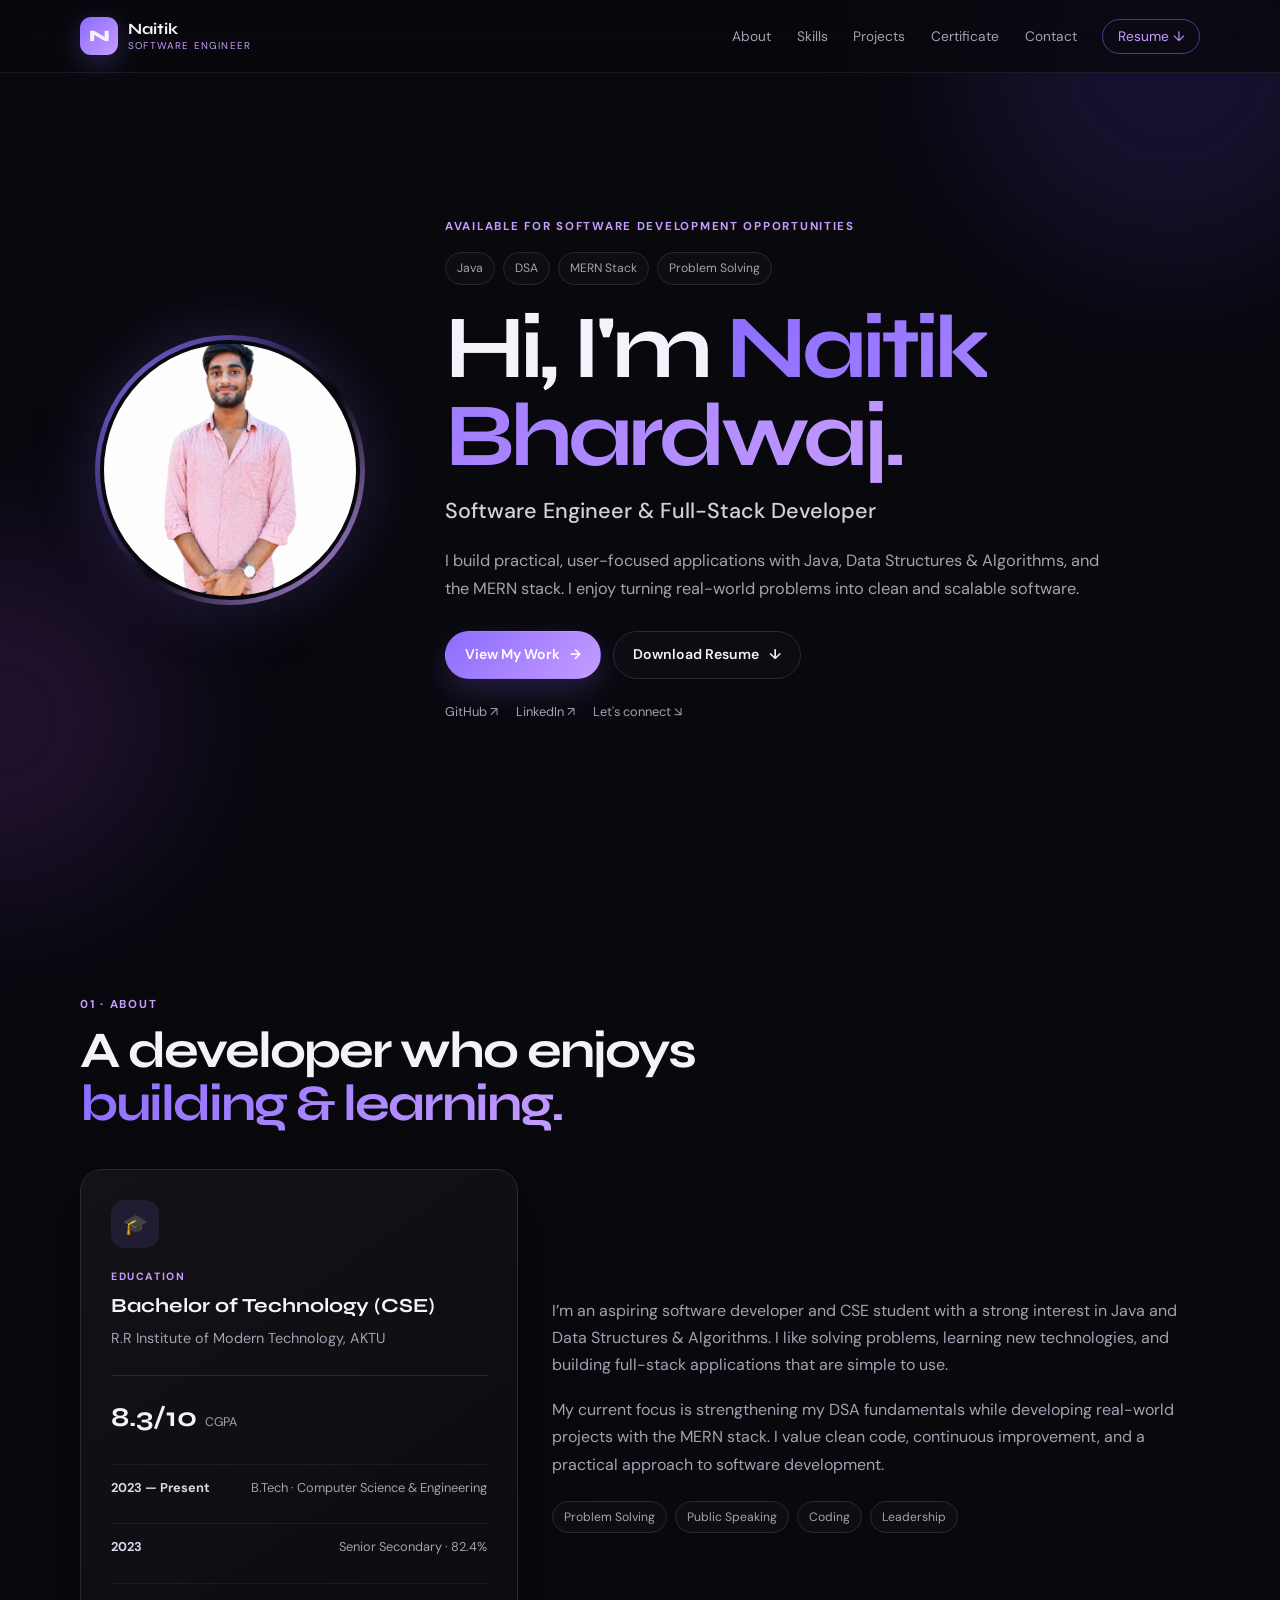
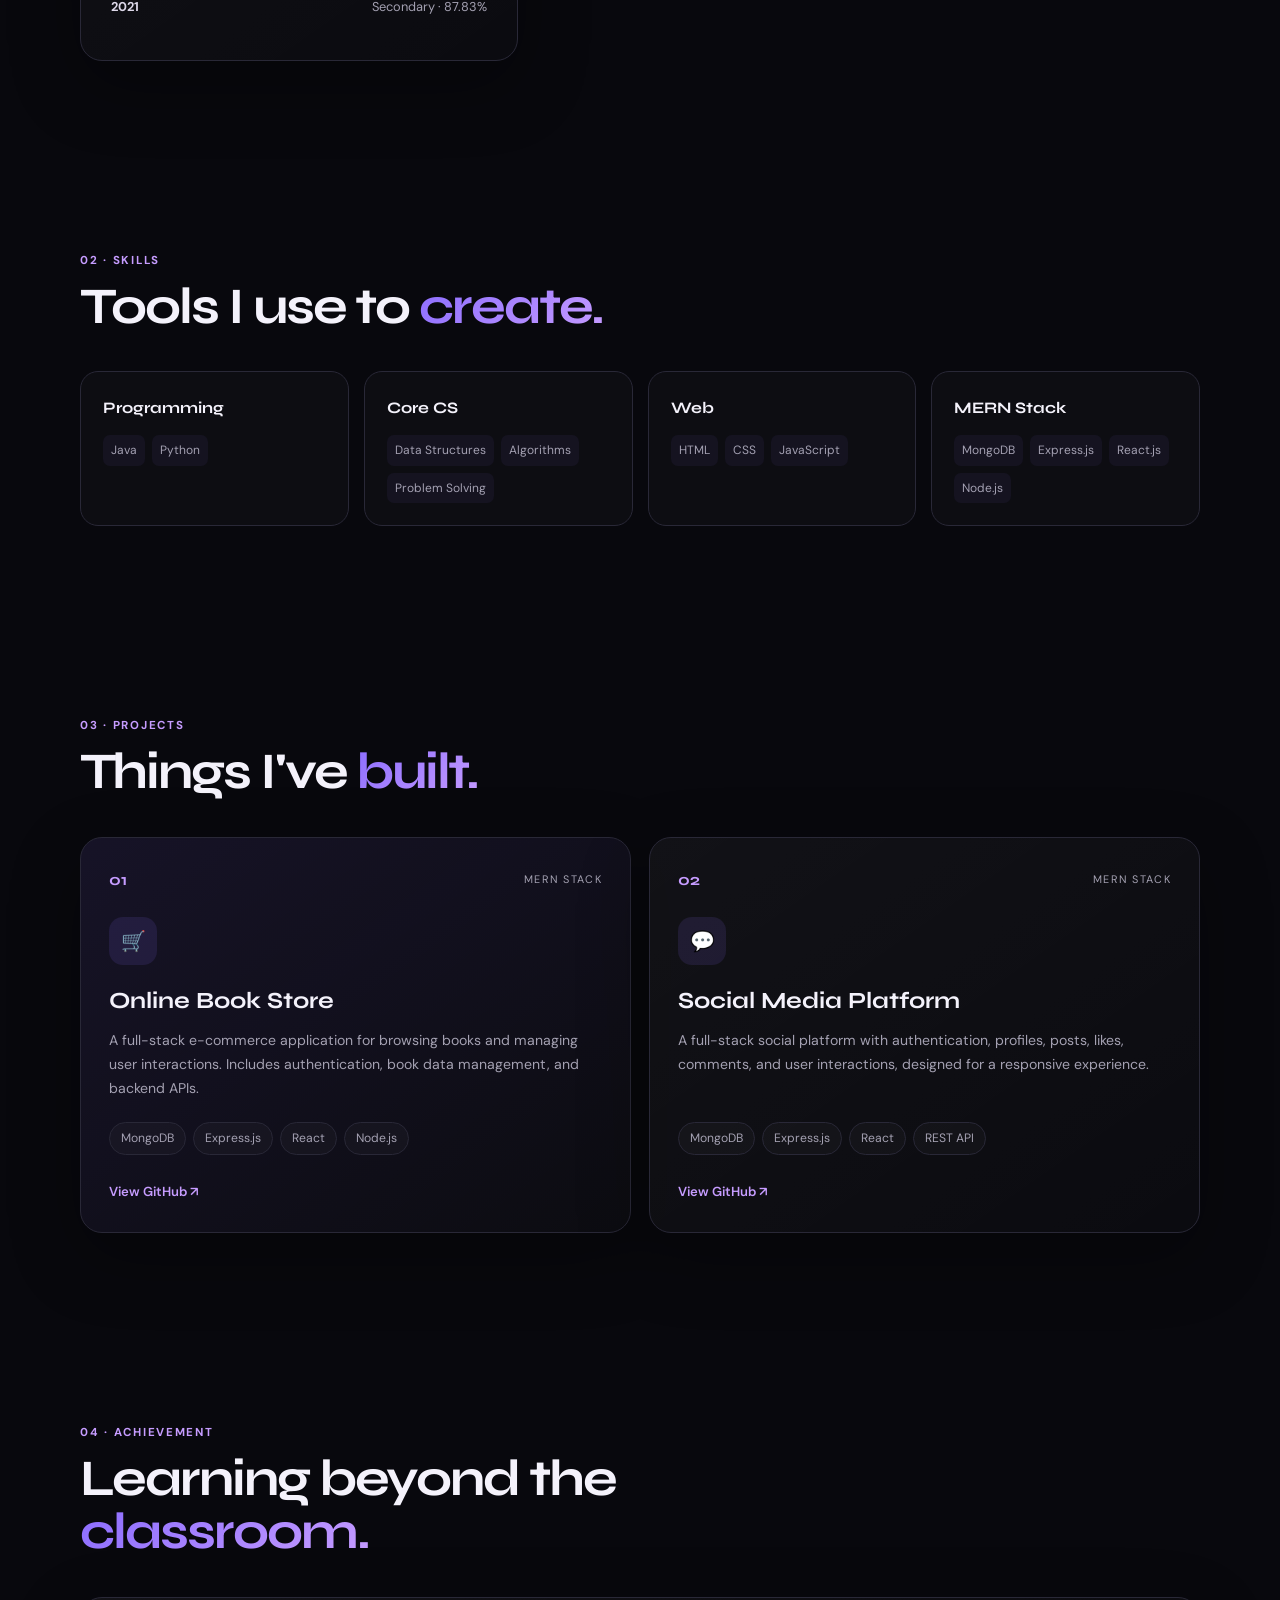
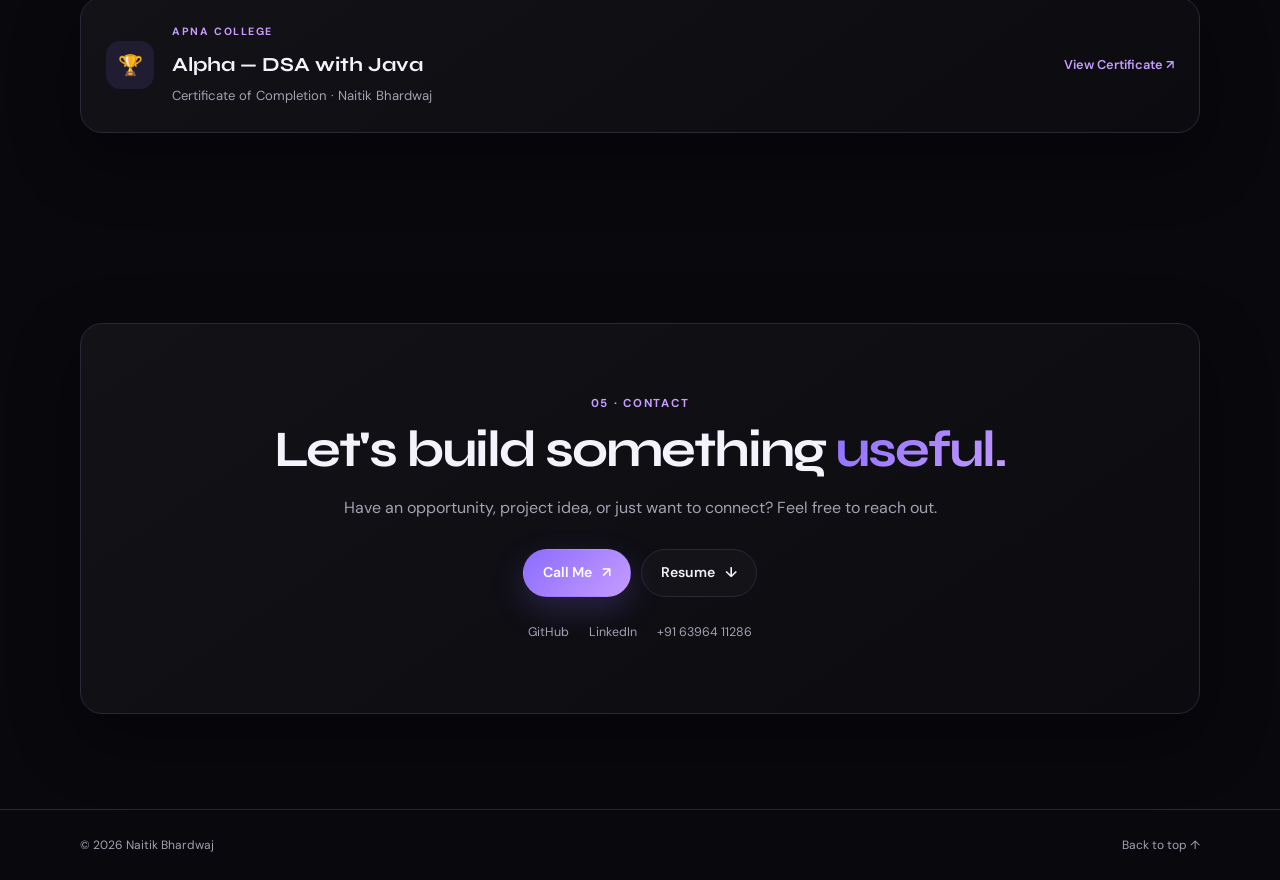
==== Portfolio/index.html @ d6bd606b "My portfolio" ====
<!DOCTYPE html>
<html lang="en">
<head>
  <meta charset="UTF-8">
  <meta name="viewport" content="width=device-width, initial-scale=1.0">
  <meta name="description" content="Naitik Bhardwaj — Software Engineer portfolio featuring MERN projects, Java, DSA and web development."
  >
  <meta name="theme-color" content="#0b0b12">
  <title>Naitik Bhardwaj | Software Engineer</title>
  <link rel="icon" type="image/png" href="my.png">
  <link rel="preconnect" href="https://fonts.googleapis.com">
  <link rel="preconnect" href="https://fonts.gstatic.com" crossorigin>
  <link href="https://fonts.googleapis.com/css2?family=DM+Sans:wght@400;500;600;700&family=Syne:wght@600;700;800&display=swap" rel="stylesheet">
  <link rel="stylesheet" href="style.css">
</head>
<body>
  <div class="bg-orb orb-one"></div>
  <div class="bg-orb orb-two"></div>

  <header class="site-header" id="top">
    <nav class="nav container" aria-label="Primary navigation">
      <a class="brand" href="#home" aria-label="Naitik Bhardwaj home">
        <span class="brand-mark">N</span>
        <span class="brand-copy"><strong>Naitik</strong><small>Software Engineer</small></span>
      </a>

      <button class="menu-toggle" id="menuToggle" type="button" aria-label="Open menu" aria-expanded="false">
        <span></span><span></span><span></span>
      </button>

      <ul class="nav-links" id="navLinks">
        <li><a href="#about">About</a></li>
        <li><a href="#skills">Skills</a></li>
        <li><a href="#projects">Projects</a></li>
        <li><a href="#certificates">Certificate</a></li>
        <li><a href="#contact">Contact</a></li>
        <li><a class="nav-resume" href="resumenew.pdf" download="Naitik_Bhardwaj_Resume.pdf">Resume ↓</a></li>
      </ul>
    </nav>
  </header>

  <main>
    <section class="hero container" id="home">
      <div class="hero-photo reveal">
        <div class="photo-ring"><img src="my.png" alt="Naitik Bhardwaj" loading="eager"></div>
      </div>
      <div class="hero-content reveal">
        <p class="eyebrow">Available for software development opportunities</p>
        <div class="hero-tags" aria-label="Areas of interest">
          <span>Java</span><span>DSA</span><span>MERN Stack</span><span>Problem Solving</span>
        </div>
        <h1>Hi, I'm <span>Naitik Bhardwaj.</span></h1>
        <h2>Software Engineer &amp; Full-Stack Developer</h2>
        <p class="hero-description">I build practical, user-focused applications with Java, Data Structures &amp; Algorithms, and the MERN stack. I enjoy turning real-world problems into clean and scalable software.</p>
        <div class="hero-actions">
          <a class="btn primary" href="#projects">View My Work <span>→</span></a>
          <a class="btn secondary" href="resumenew.pdf" download="Naitik_Bhardwaj_Resume.pdf">Download Resume <span>↓</span></a>
        </div>
        <div class="quick-links">
          <a href="https://github.com/Naitik-bhardwaj" target="_blank" rel="noopener noreferrer">GitHub ↗</a>
          <a href="https://www.linkedin.com/in/naitik-bhardwaj1/" target="_blank" rel="noopener noreferrer">LinkedIn ↗</a>
          <a href="#contact">Let's connect ↘</a>
        </div>
      </div>
    </section>

    <section class="section container" id="about">
      <div class="section-heading reveal"><p class="section-label">01 · About</p><h2>A developer who enjoys <span>building &amp; learning.</span></h2></div>
      <div class="about-grid">
        <article class="info-card education reveal">
          <span class="card-icon">🎓</span>
          <p class="mini-label">Education</p>
          <h3>Bachelor of Technology (CSE)</h3>
          <p>R.R Institute of Modern Technology, AKTU</p>
          <div class="stat-row"><strong>8.3/10</strong><span>CGPA</span></div>
          <div class="education-list">
            <div><strong>2023 — Present</strong><span>B.Tech · Computer Science &amp; Engineering</span></div>
            <div><strong>2023</strong><span>Senior Secondary · 82.4%</span></div>
            <div><strong>2021</strong><span>Secondary · 87.83%</span></div>
          </div>
        </article>
        <article class="about-copy reveal">
          <p>I’m an aspiring software developer and CSE student with a strong interest in Java and Data Structures &amp; Algorithms. I like solving problems, learning new technologies, and building full-stack applications that are simple to use.</p>
          <p>My current focus is strengthening my DSA fundamentals while developing real-world projects with the MERN stack. I value clean code, continuous improvement, and a practical approach to software development.</p>
          <div class="interest-list"><span>Problem Solving</span><span>Public Speaking</span><span>Coding</span><span>Leadership</span></div>
        </article>
      </div>
    </section>

    <section class="section container" id="skills">
      <div class="section-heading reveal"><p class="section-label">02 · Skills</p><h2>Tools I use to <span>create.</span></h2></div>
      <div class="skills-grid reveal">
        <div class="skill-group"><h3>Programming</h3><div><span>Java</span><span>Python</span></div></div>
        <div class="skill-group"><h3>Core CS</h3><div><span>Data Structures</span><span>Algorithms</span><span>Problem Solving</span></div></div>
        <div class="skill-group"><h3>Web</h3><div><span>HTML</span><span>CSS</span><span>JavaScript</span></div></div>
        <div class="skill-group"><h3>MERN Stack</h3><div><span>MongoDB</span><span>Express.js</span><span>React.js</span><span>Node.js</span></div></div>
      </div>
    </section>

    <section class="section container" id="projects">
      <div class="section-heading reveal"><p class="section-label">03 · Projects</p><h2>Things I've <span>built.</span></h2></div>
      <div class="project-grid">
        <article class="project-card featured reveal">
          <div class="project-top"><span class="project-number">01</span><span class="project-type">MERN Stack</span></div>
          <div class="project-icon">🛒</div>
          <h3>Online Book Store</h3>
          <p>A full-stack e-commerce application for browsing books and managing user interactions. Includes authentication, book data management, and backend APIs.</p>
          <div class="tech-list"><span>MongoDB</span><span>Express.js</span><span>React</span><span>Node.js</span></div>
          <a class="project-link" href="https://github.com/Naitik-bhardwaj" target="_blank" rel="noopener noreferrer">View GitHub <span>↗</span></a>
        </article>
        <article class="project-card reveal">
          <div class="project-top"><span class="project-number">02</span><span class="project-type">MERN Stack</span></div>
          <div class="project-icon">💬</div>
          <h3>Social Media Platform</h3>
          <p>A full-stack social platform with authentication, profiles, posts, likes, comments, and user interactions, designed for a responsive experience.</p>
          <div class="tech-list"><span>MongoDB</span><span>Express.js</span><span>React</span><span>REST API</span></div>
          <a class="project-link" href="https://github.com/Naitik-bhardwaj" target="_blank" rel="noopener noreferrer">View GitHub <span>↗</span></a>
        </article>
      </div>
    </section>

    <section class="section container" id="certificates">
      <div class="section-heading reveal"><p class="section-label">04 · Achievement</p><h2>Learning beyond the <span>classroom.</span></h2></div>
      <a class="certificate-card reveal" href="Certificates/certificate-sigma-50-672b17223c33c36b830d9022.pdf" target="_blank" rel="noopener noreferrer">
        <div class="certificate-icon">🏆</div>
        <div><p class="mini-label">Apna College</p><h3>Alpha — DSA with Java</h3><p>Certificate of Completion · Naitik Bhardwaj</p></div>
        <span class="certificate-arrow">View Certificate ↗</span>
      </a>
    </section>

    <section class="section container" id="contact">
      <div class="contact-card reveal">
        <p class="section-label">05 · Contact</p>
        <h2>Let's build something <span>useful.</span></h2>
        <p>Have an opportunity, project idea, or just want to connect? Feel free to reach out.</p>
        <div class="contact-actions">
          <a class="btn primary" href="tel:+916396411286">Call Me <span>↗</span></a>
          <a class="btn secondary" href="resumenew.pdf" download="Naitik_Bhardwaj_Resume.pdf">Resume <span>↓</span></a>
        </div>
        <div class="social-links">
          <a href="https://github.com/Naitik-bhardwaj" target="_blank" rel="noopener noreferrer">GitHub</a>
          <a href="https://www.linkedin.com/in/naitik-bhardwaj1/" target="_blank" rel="noopener noreferrer">LinkedIn</a>
          <a href="tel:+916396411286">+91 63964 11286</a>
        </div>
      </div>
    </section>
  </main>

  <footer><div class="container footer-inner"><span>© <span id="year"></span> Naitik Bhardwaj</span><a href="#top">Back to top ↑</a></div></footer>

  <script>
    const menuToggle = document.getElementById('menuToggle');
    const navLinks = document.getElementById('navLinks');
    menuToggle.addEventListener('click', () => {
      const open = navLinks.classList.toggle('open');
      menuToggle.setAttribute('aria-expanded', open);
      menuToggle.setAttribute('aria-label', open ? 'Close menu' : 'Open menu');
    });
    navLinks.querySelectorAll('a').forEach(link => link.addEventListener('click', () => {
      navLinks.classList.remove('open');
      menuToggle.setAttribute('aria-expanded', 'false');
      menuToggle.setAttribute('aria-label', 'Open menu');
    }));

    const observer = new IntersectionObserver(entries => {
      entries.forEach(entry => { if (entry.isIntersecting) entry.target.classList.add('visible'); });
    }, { threshold: 0.12 });
    document.querySelectorAll('.reveal').forEach(el => observer.observe(el));
    document.getElementById('year').textContent = new Date().getFullYear();
  </script>
</body>
</html>
---- Portfolio/style.css ----
:root{--bg:#08080d;--surface:#101018;--card:#15151f;--text:#f4f2fb;--muted:#a4a1b2;--border:#292837;--accent:#8b6cff;--accent2:#c69cff;--max:1120px;--shadow:0 24px 70px rgba(0,0,0,.32)}
*{box-sizing:border-box;margin:0;padding:0}html{scroll-behavior:smooth;scroll-padding-top:90px}body{font-family:'DM Sans',sans-serif;background:var(--bg);color:var(--text);line-height:1.7;overflow-x:hidden}a{color:inherit;text-decoration:none}.container{width:min(var(--max),calc(100% - 40px));margin-inline:auto}.bg-orb{position:fixed;border-radius:50%;filter:blur(80px);pointer-events:none;opacity:.14;z-index:-1}.orb-one{width:420px;height:420px;background:#744bff;top:-150px;right:-100px}.orb-two{width:360px;height:360px;background:#b04dff;bottom:0;left:-180px}
.site-header{position:fixed;top:0;left:0;right:0;z-index:50;background:rgba(8,8,13,.76);border-bottom:1px solid rgba(255,255,255,.07);backdrop-filter:blur(18px)}.nav{min-height:72px;display:flex;align-items:center;justify-content:space-between}.brand{display:flex;align-items:center;gap:10px}.brand-mark{width:38px;height:38px;border-radius:11px;display:grid;place-items:center;background:linear-gradient(135deg,var(--accent),var(--accent2));font-family:Syne,sans-serif;font-weight:800;box-shadow:0 8px 28px rgba(139,108,255,.28)}.brand-copy{display:flex;flex-direction:column;line-height:1.05}.brand-copy strong{font-family:Syne,sans-serif;font-size:.98rem}.brand-copy small{color:var(--accent2);font-size:.62rem;text-transform:uppercase;letter-spacing:.12em;margin-top:4px}.nav-links{list-style:none;display:flex;align-items:center;gap:1.6rem}.nav-links a{color:var(--muted);font-size:.86rem;transition:.2s}.nav-links a:hover{color:var(--text)}.nav-resume{border:1px solid rgba(139,108,255,.5);color:var(--accent2)!important;border-radius:999px;padding:.45rem .9rem}.menu-toggle{display:none;background:none;border:0;cursor:pointer}.menu-toggle span{display:block;width:24px;height:2px;background:var(--text);margin:5px;border-radius:2px}
.hero{min-height:100vh;padding:120px 0 80px;display:grid;grid-template-columns:300px 1fr;gap:65px;align-items:center}.hero-photo{display:flex;justify-content:center}.photo-ring{width:270px;height:270px;border-radius:50%;padding:5px;background:linear-gradient(135deg,var(--accent),transparent 55%,var(--accent2));box-shadow:0 0 70px rgba(139,108,255,.2)}.photo-ring img{width:100%;height:100%;border-radius:50%;object-fit:cover;object-position:center;border:4px solid var(--bg);display:block}.hero-content{max-width:760px}.eyebrow,.section-label,.mini-label{color:var(--accent2);text-transform:uppercase;letter-spacing:.15em;font-size:.72rem;font-weight:700}.eyebrow{margin-bottom:16px}.hero-tags{display:flex;flex-wrap:wrap;gap:8px;margin-bottom:20px}.hero-tags span,.interest-list span,.tech-list span{border:1px solid var(--border);background:rgba(255,255,255,.025);border-radius:999px;padding:5px 11px;color:var(--muted);font-size:.76rem}.hero h1{font-family:Syne,sans-serif;font-size:clamp(3rem,7vw,5.8rem);line-height:.98;letter-spacing:-.055em;margin-bottom:12px}.hero h1 span,.section-heading h2 span,.contact-card h2 span{background:linear-gradient(135deg,var(--accent),var(--accent2));-webkit-background-clip:text;background-clip:text;color:transparent}.hero h2{font-size:clamp(1.05rem,2vw,1.35rem);font-weight:500;color:#d4d0df;margin-bottom:18px}.hero-description{max-width:680px;color:var(--muted);font-size:1.02rem}.hero-actions{display:flex;gap:12px;flex-wrap:wrap;margin-top:28px}.btn{display:inline-flex;align-items:center;justify-content:center;gap:10px;padding:11px 19px;border-radius:999px;font-size:.88rem;font-weight:600;transition:.25s;border:1px solid transparent}.btn:hover{transform:translateY(-2px)}.btn.primary{background:linear-gradient(135deg,var(--accent),var(--accent2));color:#fff;box-shadow:0 12px 32px rgba(139,108,255,.22)}.btn.secondary{background:rgba(255,255,255,.02);border-color:var(--border);color:var(--text)}.btn.secondary:hover{border-color:var(--accent);background:rgba(139,108,255,.08)}.quick-links{display:flex;gap:18px;margin-top:22px}.quick-links a{font-size:.8rem;color:var(--muted);border-bottom:1px solid transparent}.quick-links a:hover{color:var(--accent2);border-color:var(--accent2)}
.section{padding:95px 0}.section-heading{max-width:760px;margin-bottom:38px}.section-label{margin-bottom:9px}.section-heading h2,.contact-card h2{font-family:Syne,sans-serif;font-size:clamp(2rem,4vw,3.3rem);line-height:1.05;letter-spacing:-.04em}.about-grid{display:grid;grid-template-columns:.8fr 1.2fr;gap:24px}.info-card,.project-card,.certificate-card,.contact-card{background:linear-gradient(145deg,rgba(255,255,255,.045),rgba(255,255,255,.015));border:1px solid var(--border);border-radius:22px;box-shadow:var(--shadow)}.info-card{padding:30px}.card-icon,.project-icon,.certificate-icon{display:grid;place-items:center;width:48px;height:48px;border-radius:14px;background:rgba(139,108,255,.12);font-size:1.25rem;margin-bottom:20px}.mini-label{font-size:.66rem;margin-bottom:7px}.info-card h3{font-family:Syne,sans-serif;font-size:1.25rem;line-height:1.25;margin-bottom:8px}.info-card>p:not(.mini-label){color:var(--muted);font-size:.9rem}.stat-row{display:flex;align-items:baseline;gap:8px;margin:24px 0;padding-top:18px;border-top:1px solid var(--border)}.stat-row strong{font-family:Syne;font-size:1.7rem}.stat-row span{color:var(--muted);font-size:.78rem}.education-list{display:grid;gap:13px}.education-list div{display:flex;justify-content:space-between;gap:15px;padding:12px 0;border-top:1px solid rgba(255,255,255,.06);font-size:.8rem}.education-list strong{color:#ddd8e9}.education-list span{color:var(--muted);text-align:right}.about-copy{display:flex;flex-direction:column;justify-content:center;padding:15px 10px}.about-copy p{color:var(--muted);font-size:1rem;margin-bottom:18px;max-width:680px}.interest-list{display:flex;flex-wrap:wrap;gap:8px;margin-top:5px}.skills-grid{display:grid;grid-template-columns:repeat(4,1fr);gap:15px}.skill-group{padding:22px;border:1px solid var(--border);border-radius:18px;background:rgba(255,255,255,.025)}.skill-group h3{font-family:Syne,sans-serif;font-size:1rem;margin-bottom:14px}.skill-group div{display:flex;flex-wrap:wrap;gap:7px}.skill-group span{font-size:.75rem;color:var(--muted);padding:5px 8px;background:rgba(139,108,255,.06);border-radius:7px}
.project-grid{display:grid;grid-template-columns:repeat(2,1fr);gap:18px}.project-card{padding:28px;position:relative;overflow:hidden;transition:.25s}.project-card:hover,.certificate-card:hover{transform:translateY(-5px);border-color:rgba(139,108,255,.45)}.project-card.featured{background:linear-gradient(145deg,rgba(139,108,255,.11),rgba(255,255,255,.02))}.project-top{display:flex;justify-content:space-between;align-items:center;margin-bottom:24px}.project-number{font-family:Syne,sans-serif;color:var(--accent2);font-weight:700}.project-type{font-size:.68rem;text-transform:uppercase;letter-spacing:.12em;color:var(--muted)}.project-icon{margin-bottom:16px}.project-card h3{font-family:Syne,sans-serif;font-size:1.45rem;margin-bottom:9px}.project-card p{color:var(--muted);font-size:.88rem;min-height:75px}.tech-list{display:flex;flex-wrap:wrap;gap:7px;margin:18px 0 22px}.project-link{color:var(--accent2);font-size:.82rem;font-weight:600}.project-link span{transition:.2s}.project-link:hover span{padding-left:4px}.certificate-card{display:grid;grid-template-columns:auto 1fr auto;gap:18px;align-items:center;padding:25px;transition:.25s}.certificate-icon{margin:0}.certificate-card h3{font-family:Syne,sans-serif;font-size:1.25rem;margin-bottom:3px}.certificate-card p:last-child{color:var(--muted);font-size:.82rem}.certificate-arrow{color:var(--accent2);font-size:.8rem;font-weight:600;white-space:nowrap}.contact-card{text-align:center;padding:70px 30px}.contact-card>p:not(.section-label){color:var(--muted);max-width:600px;margin:17px auto 0}.contact-actions{display:flex;justify-content:center;gap:10px;flex-wrap:wrap;margin-top:28px}.social-links{display:flex;justify-content:center;flex-wrap:wrap;gap:20px;margin-top:25px}.social-links a{font-size:.78rem;color:var(--muted)}.social-links a:hover{color:var(--accent2)}footer{border-top:1px solid var(--border);padding:25px 0;color:var(--muted);font-size:.75rem}.footer-inner{display:flex;justify-content:space-between;gap:15px}.footer-inner a:hover{color:var(--text)}.reveal{opacity:0;transform:translateY(22px);transition:opacity .65s ease,transform .65s ease}.reveal.visible{opacity:1;transform:none}
@media(max-width:900px){.hero{grid-template-columns:1fr;text-align:center;gap:35px}.hero-photo{order:-1}.photo-ring{width:220px;height:220px}.hero-content{margin:auto}.hero-tags,.hero-actions,.quick-links{justify-content:center}.skills-grid{grid-template-columns:repeat(2,1fr)}.about-grid{grid-template-columns:1fr}.about-copy{padding:10px 2px}.project-grid{grid-template-columns:1fr}}
@media(max-width:700px){.container{width:min(var(--max),calc(100% - 28px))}.nav{min-height:64px}.menu-toggle{display:block}.nav-links{position:absolute;top:64px;left:14px;right:14px;display:none;flex-direction:column;align-items:stretch;gap:3px;padding:12px;background:rgba(15,15,23,.97);border:1px solid var(--border);border-radius:16px;box-shadow:var(--shadow)}.nav-links.open{display:flex}.nav-links a{display:block;padding:10px 12px}.nav-resume{text-align:center}.hero{padding-top:105px}.hero h1{font-size:clamp(2.7rem,14vw,4.2rem)}.hero-description{font-size:.92rem}.section{padding:72px 0}.section-heading{margin-bottom:28px}.skills-grid{grid-template-columns:1fr}.certificate-card{grid-template-columns:auto 1fr}.certificate-arrow{grid-column:2}.contact-card{padding:50px 20px}.footer-inner{flex-direction:column;text-align:center}.education-list div{flex-direction:column;gap:2px}.education-list span{text-align:left}}
@media(prefers-reduced-motion:reduce){html{scroll-behavior:auto}.reveal{opacity:1;transform:none;transition:none}.btn,.project-card,.certificate-card{transition:none}}
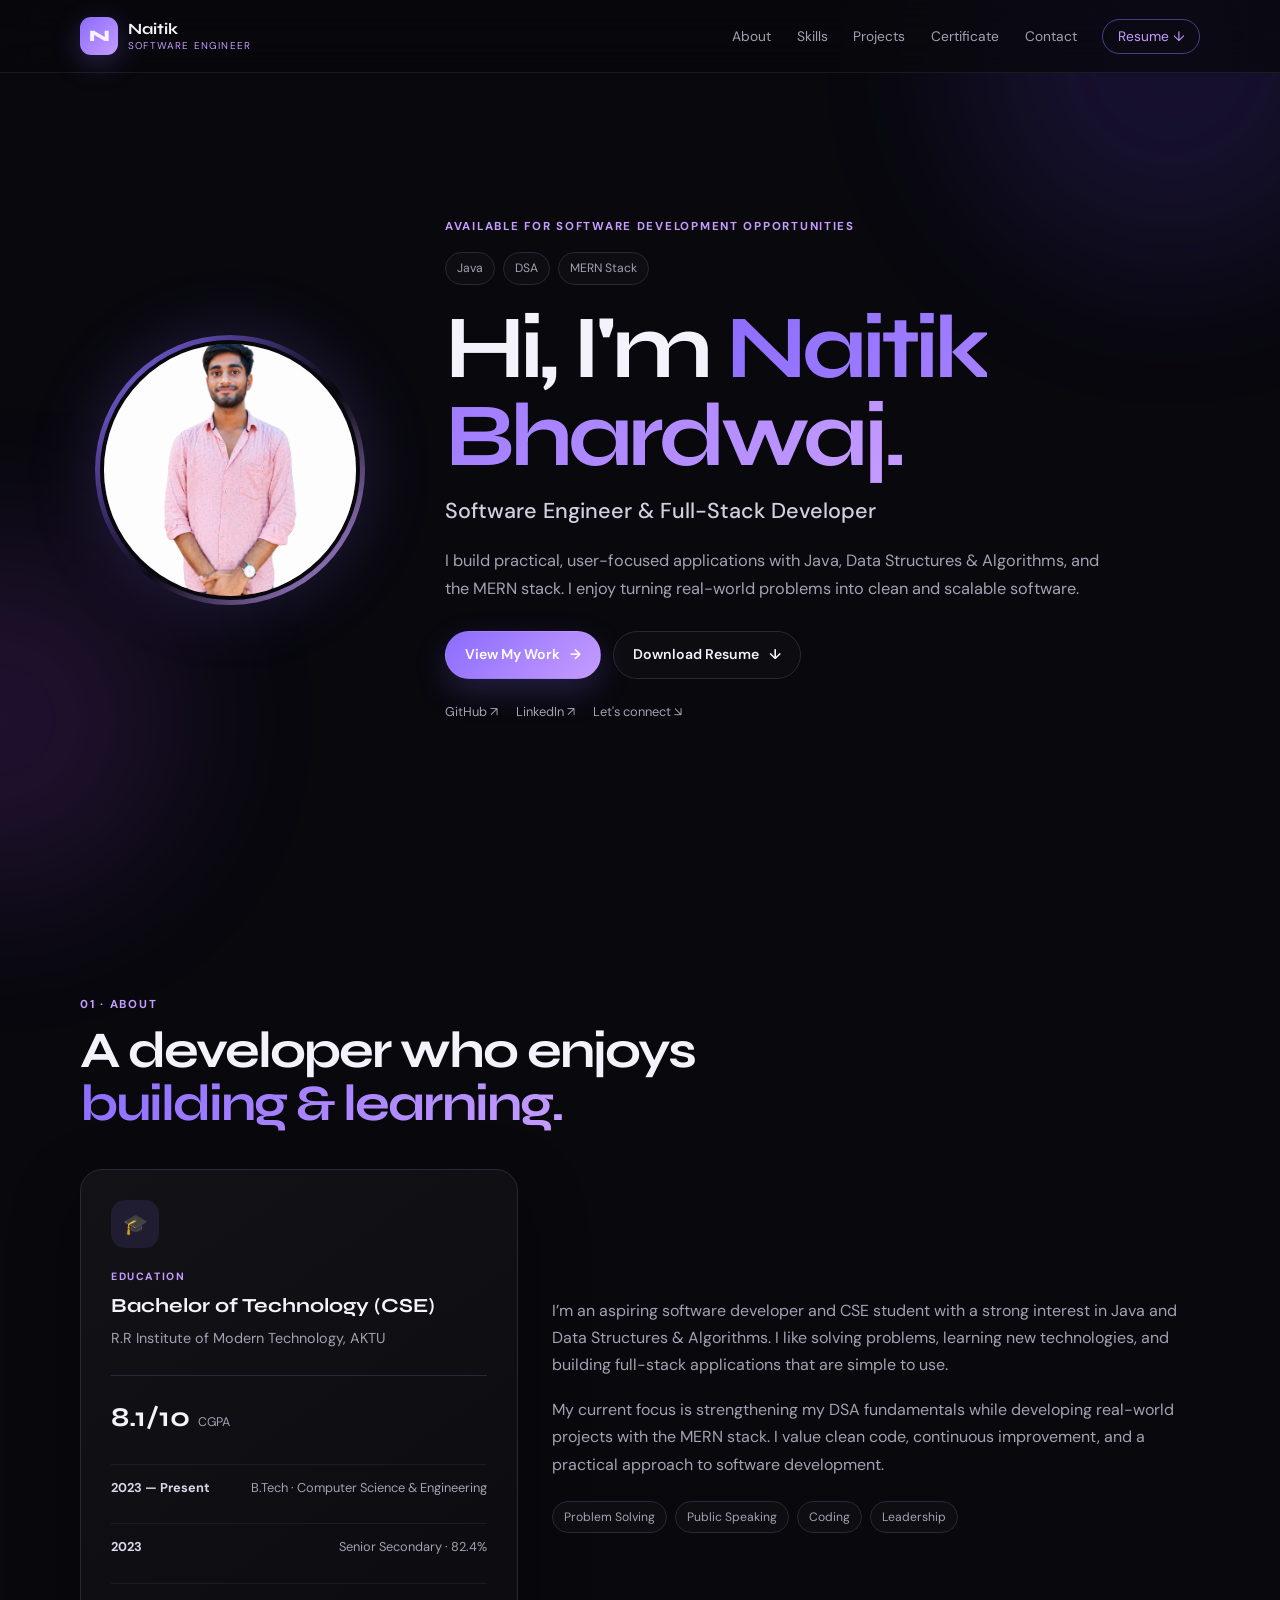
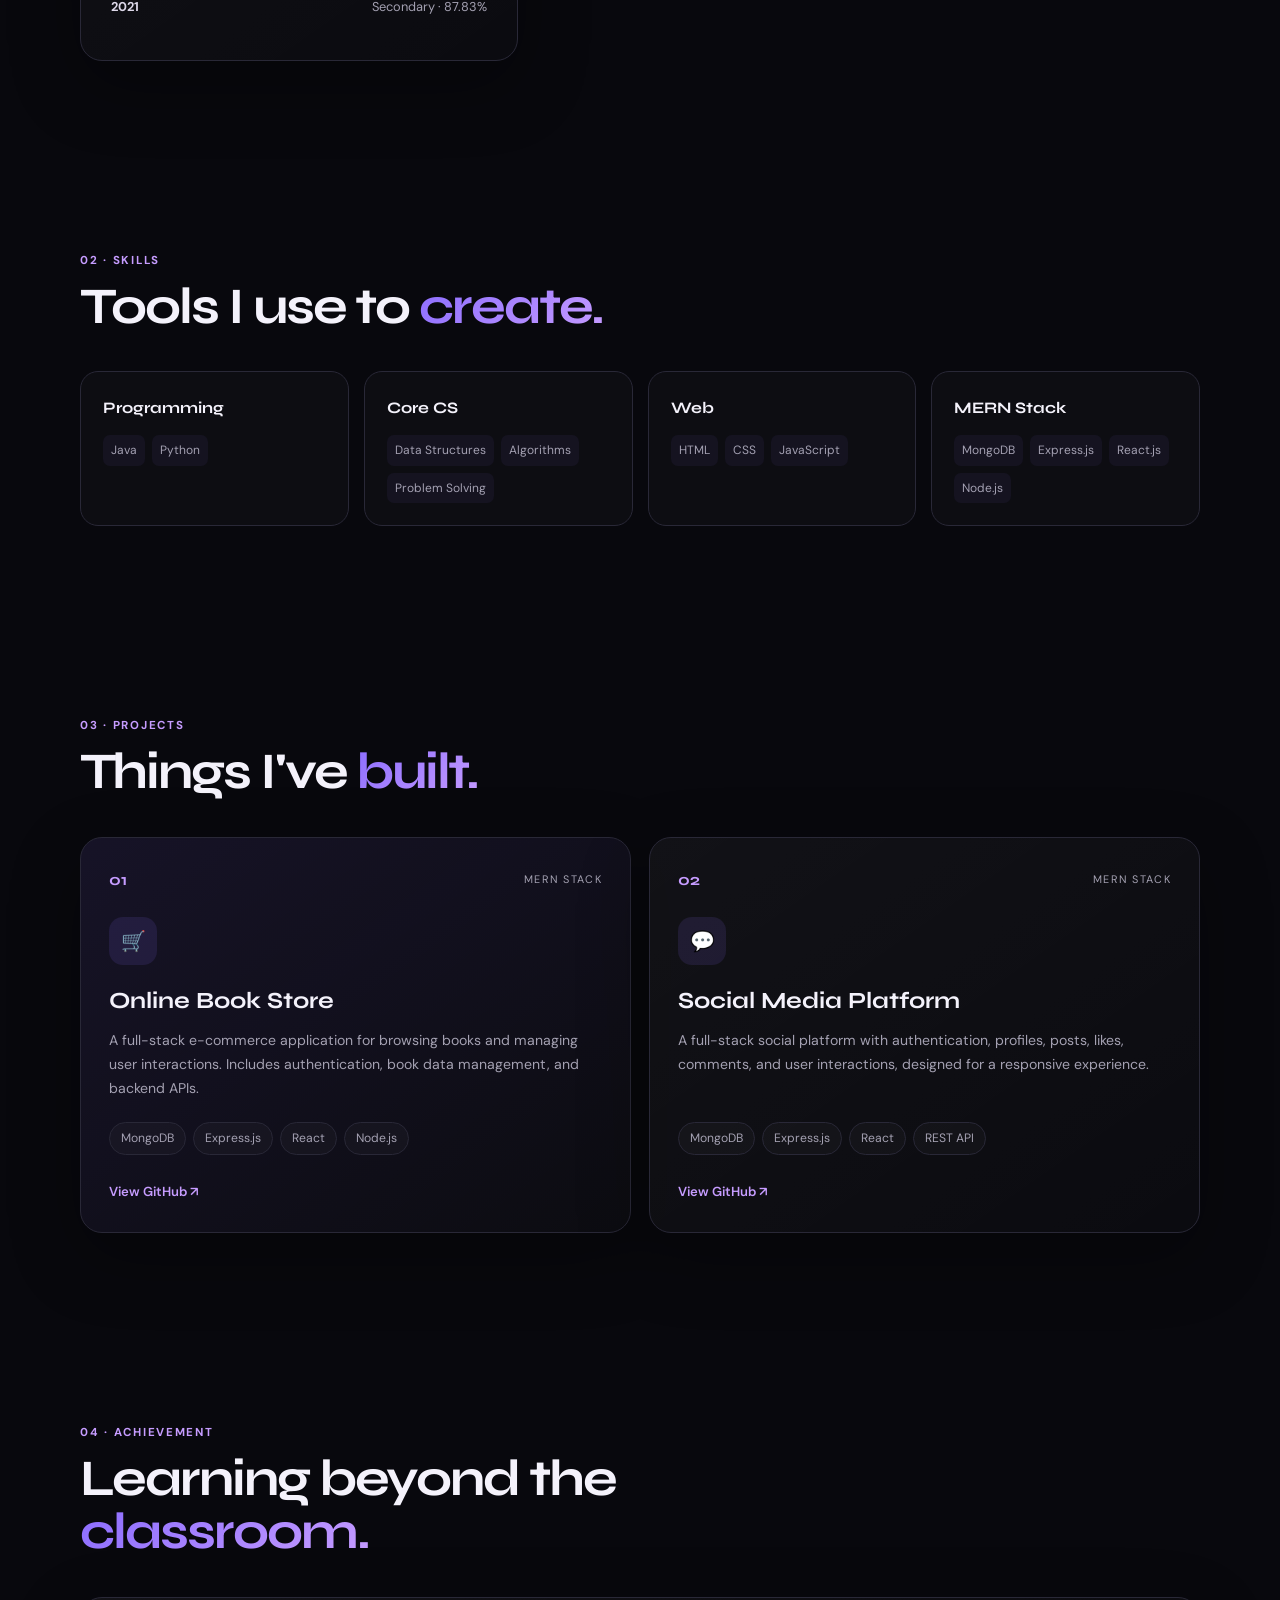
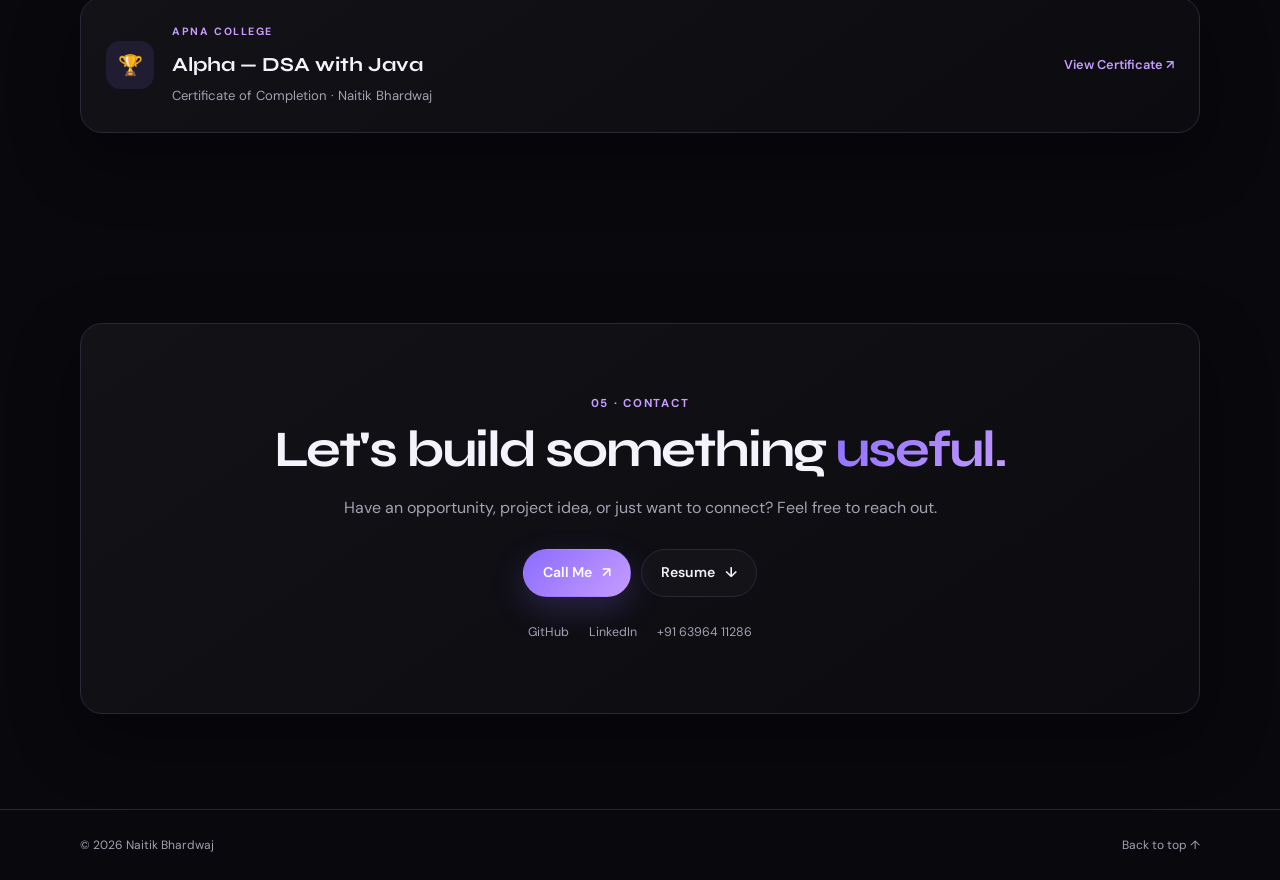
==== commit 6a2b6baf: "correcting" ====
--- a/Portfolio/index.html
+++ b/Portfolio/index.html
@@ -47,7 +47,7 @@
       <div class="hero-content reveal">
         <p class="eyebrow">Available for software development opportunities</p>
         <div class="hero-tags" aria-label="Areas of interest">
-          <span>Java</span><span>DSA</span><span>MERN Stack</span><span>Problem Solving</span>
+          <span>Java</span><span>DSA</span><span>MERN Stack</span>
         </div>
         <h1>Hi, I'm <span>Naitik Bhardwaj.</span></h1>
         <h2>Software Engineer &amp; Full-Stack Developer</h2>
@@ -72,7 +72,7 @@
           <p class="mini-label">Education</p>
           <h3>Bachelor of Technology (CSE)</h3>
           <p>R.R Institute of Modern Technology, AKTU</p>
-          <div class="stat-row"><strong>8.3/10</strong><span>CGPA</span></div>
+          <div class="stat-row"><strong>8.1/10</strong><span>CGPA</span></div>
           <div class="education-list">
             <div><strong>2023 — Present</strong><span>B.Tech · Computer Science &amp; Engineering</span></div>
             <div><strong>2023</strong><span>Senior Secondary · 82.4%</span></div>
